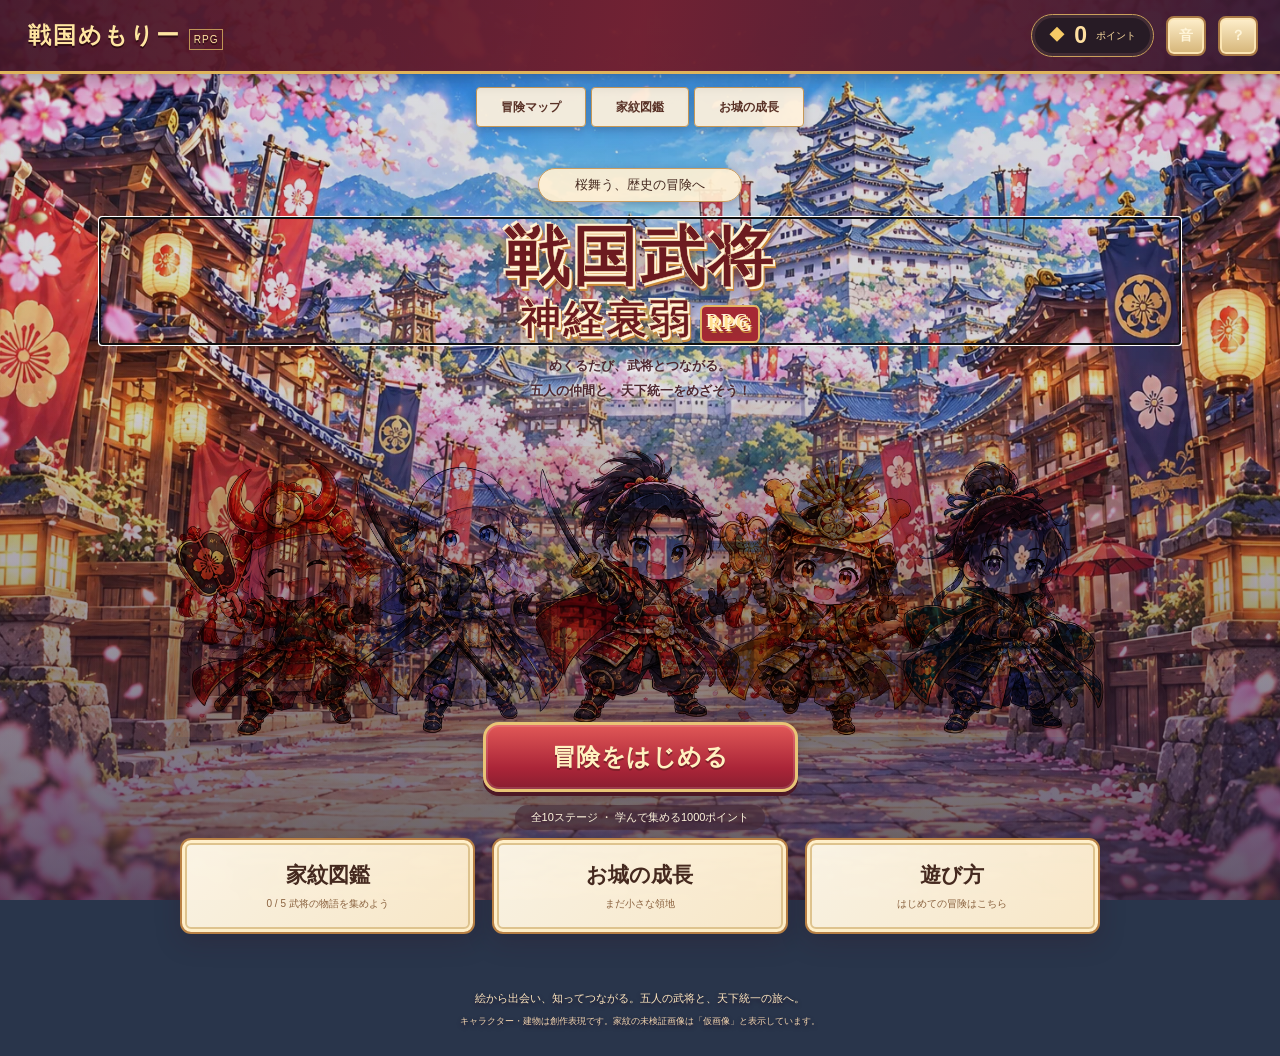
==== index.html @ 718e6e9a "Add Sengoku memory RPG and GitHub Pages setup while preserving README" ====
<!doctype html><html lang="ja"><head><meta charset="utf-8"><meta name="viewport" content="width=device-width,initial-scale=1"><meta name="theme-color" content="#791f2d"><title>戦国めもりーRPG ― 桜舞う天下統一の旅</title><link rel="stylesheet" href="style.css"><script src="data.js" defer></script><script src="engine.js" defer></script><script src="audio.js" defer></script><script src="game.js" defer></script></head><body>
<div class="scene" aria-hidden="true"></div><div id="petals" aria-hidden="true"></div>
<header class="topbar"><button class="brand" data-go="title">戦国めもりー <small>RPG</small></button><div class="top-tools"><span class="point-pill"><span aria-hidden="true">◆</span> <b id="points">0</b><small>ポイント</small></span><button id="audio-toggle" class="icon-button" aria-label="音の設定" aria-expanded="false">音</button><button id="help" class="icon-button" aria-label="遊び方">？</button></div></header>
<div id="audio-panel" class="audio-panel parchment" hidden><label for="volume">音量 <output id="volume-value">35%</output></label><input id="volume" type="range" min="0" max="100" value="35"><button id="mute" class="secondary">音をオンにする</button><small>BGM・効果音はオリジナルの合成音です。<br>音はボタンを押したあとに始まります。</small></div>
<nav class="nav" aria-label="メインメニュー"><button data-go="stages">冒険マップ</button><button data-go="collection">家紋図鑑</button><button data-go="castle">お城の成長</button></nav>
<main id="app"></main><div id="announcement" class="sr-only" role="status" aria-live="polite"></div><div id="save-status" role="status"></div>
<footer>絵から出会い、知ってつながる。五人の武将と、天下統一の旅へ。<br><small>キャラクター・建物は創作表現です。家紋の未検証画像は「仮画像」と表示しています。</small></footer>
<dialog id="modal" aria-labelledby="dialog-title"><button id="close-modal" class="close" aria-label="閉じる">×</button><div id="modal-content"></div></dialog>
</body></html>
---- style.css ----
:root{--red:#a62935;--deep:#501722;--gold:#dfb45b;--pale:#fff5d9;--navy:#1a2c48;--ink:#45291f;--muted:#8d6e52;--shadow:0 8px 25px #34132440}*{box-sizing:border-box}body{margin:0;color:var(--ink);font-family:'Hiragino Kaku Gothic ProN','Yu Gothic',sans-serif;min-height:100vh;background:#29354b}button,input{font:inherit}button{cursor:pointer;-webkit-tap-highlight-color:transparent}button:disabled{cursor:default}button:focus-visible,a:focus-visible,input:focus-visible{outline:3px solid #4fa8ed;outline-offset:4px}h1,h2,h3,p{margin-top:0}h1,h2{font-family:'Hiragino Mincho ProN','Yu Mincho',serif}img{display:block;max-width:100%}button{color:inherit}.scene{position:fixed;inset:0;z-index:-2;background:linear-gradient(#15213926,#381a3240),url('assets/backgrounds/adventure.webp') center/cover no-repeat}.scene:after{content:'';position:absolute;inset:0;background:linear-gradient(transparent 40%,#241a35a1)}.topbar{position:relative;z-index:12;background:linear-gradient(100deg,#421628f2,#731e2cf5,#341a32f5);color:var(--pale);padding:14px max(22px,calc((100vw - 1300px)/2));display:flex;align-items:center;justify-content:space-between;border-bottom:3px solid var(--gold);box-shadow:0 4px 16px #20132050;gap:10px;position:sticky;top:0}.brand{background:none;border:0;color:#ffe6a2;font:bold 23px serif;letter-spacing:2px;text-shadow:0 2px #300c13}.brand small{font:10px sans-serif;letter-spacing:1px;border:1px solid #be9456;padding:4px}.top-tools{display:flex;align-items:center;gap:12px}.point-pill{display:flex;gap:9px;align-items:center;background:#271b25;border:1px solid #cba05c;border-radius:30px;padding:7px 17px;box-shadow:inset 0 0 0 3px #422c35;color:#ffe0a1}.point-pill>span{color:#f7cb66}.point-pill b{font-size:23px}.point-pill small{font-size:10px}.icon-button{width:40px;height:40px;background:linear-gradient(#fff0cd,#d5b477);border:2px solid #a87845;border-radius:8px;box-shadow:inset 0 0 0 2px #fbe5b4;font-weight:bold;font-size:14px}.nav{display:flex;justify-content:center;gap:5px;padding:13px 20px;position:relative;z-index:5}.nav button{background:#fff1dced;border:1px solid #c69857;color:#593126;padding:9px 24px;border-radius:4px;font-size:12px;font-weight:bold;box-shadow:0 3px 9px #2313293d;min-height:40px}.nav button:hover,.nav button.active{background:linear-gradient(#c14948,#932032);color:#ffe9b0;border-color:#f7d38b}.screen{max-width:1280px;margin:0 auto;padding:8px 32px 35px;animation:screen-in .35s ease}.screen:focus{outline:none}.parchment{background:linear-gradient(135deg,#fff9e9f7,#ffedcbf7);border:2px solid #b98145;border-radius:11px;box-shadow:inset 0 0 0 3px #ffefc9,inset 0 0 0 5px #dec38e,var(--shadow);position:relative}.primary,.secondary{display:inline-flex;align-items:center;justify-content:center;border:2px solid #e8c476;border-radius:10px;padding:14px 27px;min-height:48px;box-shadow:inset 0 0 0 2px #ffffff22,0 4px 0 #4d1825,0 6px 12px #321a2e33;font-weight:bold;letter-spacing:.5px;font-size:15px;transition:transform .2s,filter .2s}.primary{background:linear-gradient(#e15857,#aa2538 68%,#891e30);color:#fff1c0;text-shadow:0 2px #7d1e29}.secondary{background:linear-gradient(#fff5df,#efd4a1);color:#68432a;border-color:#c99a58;box-shadow:inset 0 0 0 2px #fff9dc,0 3px 0 #98713f}.primary:hover,.secondary:hover{filter:brightness(1.08);transform:translateY(-2px)}.compact{padding:9px 15px;min-height:40px;font-size:12px}.eyebrow{display:block;letter-spacing:3px;font:700 10px sans-serif;color:#b77a32;margin-bottom:10px}.page-heading{text-align:center;color:#fff1cb;text-shadow:0 2px 8px #351b30;margin:20px auto 28px}.page-heading .eyebrow{color:#ffe2a7}.page-heading h1{display:inline-block;font-size:34px;letter-spacing:3px;position:relative;margin:0 0 12px}.page-heading h1:before,.page-heading h1:after{content:'✦';font-size:15px;color:#ffd882;margin:0 17px;vertical-align:middle}.page-heading p{font-size:12px;letter-spacing:1px;line-height:1.8;margin:0}.title-hero{position:relative;max-width:1080px;margin:0 auto;min-height:640px;text-align:center}.title-copy{position:relative;z-index:2;padding-top:20px;pointer-events:none}.title-ribbon{display:inline-block;background:#fff0d4eb;border:1px solid #cb9d61;padding:7px 36px;border-radius:30px;font-family:serif;font-size:13px;box-shadow:0 2px 8px #3f193e44}.title-copy h1{font-size:40px;color:#6c1b20;line-height:1.2;margin:16px 0 10px;letter-spacing:3px;-webkit-text-stroke:.5px #ffe5b2;text-shadow:2px 2px #fff4d8,-2px -2px #fff4d8,3px 4px #cd8c3b,0 5px 12px #793a2d}.title-copy h1>span:first-child{font-size:65px;font-weight:1000}.rpg-label{display:inline-block;vertical-align:middle;font-size:18px;background:var(--red);border:2px solid #e4b665;border-radius:6px;color:#ffdf8e;letter-spacing:2px;padding:6px;margin-left:8px;-webkit-text-stroke:0}.title-copy p{color:#4e2830;font-size:13px;line-height:1.9;font-weight:bold;text-shadow:0 1px 4px #fff,0 0 10px #fff,0 0 20px #fff}.party{display:flex;align-items:flex-end;justify-content:center;position:relative}.party img{width:21%;object-fit:contain;mix-blend-mode:multiply}.title-hero>.party{height:350px;margin:-14px auto 0;max-width:950px;align-items:flex-end}.title-hero>.party img{height:310px;width:22%;object-fit:contain;filter:drop-shadow(0 10px 5px #341a3022);margin:0 -14px}.title-hero>.party img:nth-child(3){height:360px;z-index:2;transform:translateY(14px)}.title-actions{position:relative;z-index:3;display:flex;align-items:center;flex-direction:column;gap:13px;margin-top:-30px}.title-actions>.primary{font-size:24px;min-width:315px;padding:16px 48px;border-radius:16px;border-width:3px}.title-actions>.secondary{font-size:13px;min-height:38px;padding:8px 24px}.title-actions>span{font-size:11px;color:#fff6dd;text-shadow:0 2px 6px #2e1432;background:#482c37a8;padding:5px 16px;border-radius:20px}.home-links{display:grid;grid-template-columns:repeat(3,1fr);gap:17px;max-width:920px;margin:8px auto 0}.home-links button{padding:21px 12px;text-align:center}.home-links b{display:block;font:bold 21px serif}.home-links small{display:block;font-size:10px;color:#8b623f;margin-top:8px}.stage-grid{display:grid;grid-template-columns:repeat(3,1fr);gap:21px;max-width:1000px;margin:auto}.stage-tile{position:relative;overflow:hidden;padding:0;border:3px solid #ebc57b;background:#fff0d1;border-radius:12px;box-shadow:0 0 0 2px #8b542c,0 7px 20px #26182c66;transition:transform .2s;text-align:left}.stage-tile:hover:not(:disabled){transform:translateY(-5px)}.stage-art{height:115px;width:100%;object-fit:cover;object-position:center 50%}.stage-badge{position:absolute;right:6px;top:7px;border:1px solid #f6d995;background:#7e2936e8;color:#ffedbb;border-radius:20px;font-size:10px;padding:5px 10px}.stage-tile.cleared .stage-badge{background:#35694d}.stage-info{padding:13px 16px 16px;border-top:2px solid #caa060}.stage-info>small{font:700 10px sans-serif;color:#b47c38;letter-spacing:1px}.stage-info small span{float:right;letter-spacing:0}.stage-info h2{font-size:19px;margin:6px 0 9px}.stage-info p{font-size:10px;margin:0;color:#8d6c4c}.stage-locked .stage-art{filter:grayscale(.6) brightness(.75)}.stage-locked .stage-info{opacity:.65}.last-stage{grid-column:1/-1;display:grid;grid-template-columns:40% 1fr;align-items:center;border-color:#ffdc88;background:linear-gradient(120deg,#782634,#431c32);color:#ffe6ac}.last-stage .stage-art{height:130px}.last-stage .stage-info{border:0}.last-stage h2{font-size:25px}.last-stage p,.last-stage small{color:#f0c697}.map-bottom{display:flex;align-items:center;gap:25px;max-width:1000px;margin:28px auto 0;padding:22px;font-size:12px}.map-bottom>span{white-space:nowrap}.map-bottom b{white-space:nowrap}.progress{height:12px;overflow:hidden;background:#482c2d29;border-radius:20px;border:1px solid #cba86c;flex:1}.progress i{display:block;height:100%;background:linear-gradient(90deg,#c77936,#ffd375,#d9983f);border-radius:20px;transition:width 1s}.game-heading{display:flex;align-items:center;justify-content:space-between;margin:13px 0 18px;gap:12px}.game-heading h1{font-size:26px;color:#fff0c9;text-shadow:0 2px 8px #301b33;margin:0;letter-spacing:2px}.game-heading .eyebrow{color:#ffe0a3;margin-bottom:7px}.game-hud{display:flex;gap:26px;align-items:center;padding:13px 23px;margin-bottom:20px;font-size:13px}.game-hud b{font:700 23px serif;margin:0 4px}.hud-help{margin-left:auto;color:#977041;font-size:11px}.hint-button{background:none;border:1px solid #b8945e;border-radius:5px;padding:8px;color:#805a36;font-size:11px;min-height:36px}.adventure-layout{display:grid;grid-template-columns:1fr 210px;gap:24px;align-items:start}.board{display:grid;grid-template-columns:repeat(var(--cols),minmax(0,1fr));gap:12px;position:relative}.card{background:none;border:0;aspect-ratio:.69;padding:0;perspective:900px;position:relative;min-width:0;border-radius:9px;transition:transform .2s}.card:not(:disabled):hover{transform:translateY(-4px)}.card-inner{position:absolute;inset:0;transform-style:preserve-3d;transition:transform .5s cubic-bezier(.2,.65,.2,1)}.flipped .card-inner{transform:rotateY(180deg)}.card-face{position:absolute;inset:0;backface-visibility:hidden;border:3px solid #f6d891;outline:1px solid #9f6036;border-radius:8px;overflow:hidden;box-shadow:inset 0 0 0 2px #9b6432,0 4px 9px #2a17374a;display:flex;align-items:center;flex-direction:column}.card-back{justify-content:center;color:#f5cd75;background:radial-gradient(ellipse at center,#c7524c 0,#9d2237 65%,#5d2033);isolation:isolate}.card-back:before{content:'';position:absolute;inset:5px;border:1px solid #ebbf66;background:repeating-conic-gradient(from 45deg at 50% 50%,#e9b95612 0deg 10deg,transparent 10deg 20deg);z-index:-1}.card-back:after{content:'';position:absolute;width:100%;height:140%;border:1px solid #edc46a70;transform:rotate(35deg);z-index:-1}.ornament{width:65%;aspect-ratio:1;display:grid;place-items:center;border:2px solid #f4cf78;border-radius:50%;box-shadow:inset 0 0 0 4px #9f3341,inset 0 0 0 5px #e3b358;background:radial-gradient(#efc365,#b37832)}.ornament span{color:#8b2433;font: bold 55px serif;text-shadow:0 1px #ffde8d}.card-back>small{position:absolute;bottom:11%;font:9px serif;letter-spacing:2px}.corner{position:absolute;width:15px;height:15px;border:2px solid #f6ce77;transform:rotate(45deg);background:#ba7441}.tl{top:-5px;left:-5px}.tr{top:-5px;right:-5px}.bl{bottom:-5px;left:-5px}.br{bottom:-5px;right:-5px}.card-front{transform:rotateY(180deg);background:#fff0cf;padding:4px}.card-front>small{position:absolute;left:5px;top:4px;background:#7f2737d9;padding:3px 5px;z-index:2;color:#fff0bd;font-size:8px;border-radius:3px}.card-art{height:76%;width:100%;display:block;position:relative;overflow:hidden;border-radius:3px}.card-art img{width:100%;height:100%;object-fit:cover;object-position:center 35%}.card-front strong{font-size:11px;line-height:1.4;display:flex;align-items:center;justify-content:center;height:24%;text-align:center;padding-top:3px;width:100%;text-wrap:balance}.card.matched{opacity:.85}.card.matched:after{content:'✓';position:absolute;right:-4px;top:-5px;width:23px;height:23px;line-height:21px;border:1px solid #f2d58b;background:#54825b;color:#fff8df;border-radius:50%;z-index:3}.pair-glow{animation:pair-glow .9s ease}.banner-kanji{position:absolute;top:27%;left:37%;font:bold 55px serif;color:#211c18;transform:rotate(1deg)}.game-message{text-align:center;background:#2e1e36c9;color:#fff0c9;border:1px solid #baa07080;border-radius:8px;margin:17px 0 0;padding:13px;font-size:12px;line-height:1.8}.party-panel{padding:19px 14px}.party-panel h2{font-size:17px;text-align:center;padding-bottom:12px;border-bottom:1px solid #d9b980}.companion{display:flex;gap:9px;align-items:center;margin-bottom:9px}.companion img{width:50px;height:59px;object-fit:cover;object-position:top;border-radius:50%;border:2px solid #d8b878;mix-blend-mode:multiply}.companion b{font-size:12px}.companion small{display:block;font-size:9px;color:#a48867;margin-top:5px}.companion.earned small{color:#618244}.party-panel>p{border-top:1px solid #d9b980;padding-top:13px;line-height:1.8;font-size:10px;color:#927455;margin-bottom:0}dialog{width:min(740px,calc(100% - 28px));max-height:90dvh;overflow:auto;padding:30px;color:var(--ink);border:3px solid #e2b66a;outline:2px solid #8b552e;border-radius:14px;background:linear-gradient(135deg,#fff9e9,#ffedcc);box-shadow:inset 0 0 0 3px #fff4d6,0 20px 80px #180c24a1}dialog::backdrop{background:#172035c9;backdrop-filter:blur(6px)}.close{position:absolute;right:8px;top:7px;width:36px;height:36px;background:#8b2935;border:1px solid #d7ad62;border-radius:50%;color:#fff1ce;font-size:25px;z-index:5}.scroll-title{position:relative;background:linear-gradient(90deg,#f7dfaa,#fff7e6,#f3d599);border-top:1px solid #b78445;border-bottom:1px solid #b78445;text-align:center;font:bold 26px serif;padding:14px 20px;margin:0 20px 24px;text-wrap:balance}.quiz-layout{display:grid;grid-template-columns:180px 1fr;gap:25px;align-items:start}.quiz-character{position:sticky;top:0;text-align:center}.quiz-character img{width:100%;mix-blend-mode:multiply}.quiz-character b{display:block;font:700 20px serif;margin-top:10px}.quiz-body h3{font-size:18px;line-height:1.9;margin-bottom:18px}.answers{display:grid;gap:10px}.answer{padding:12px 14px;border:1px solid #caa56c;background:linear-gradient(#fff6e4,#f5dfb9);border-radius:8px;display:flex;align-items:center;gap:12px;text-align:left;font-size:14px;line-height:1.7;min-height:52px}.answer>span{flex-shrink:0;border:1px solid #b0874c;border-radius:50%;width:27px;height:27px;display:grid;place-items:center;font:700 15px serif;color:#945d2d;background:#fff8e5}.answer:hover:not(:disabled){background:#fff8de;border-color:#ae3443}.answer.correct{background:#d9e9a8;border:2px solid #8baf3e}.answer:disabled{color:#70583f}.explanation{margin-top:18px;padding:14px 16px;font-size:13px;line-height:1.8;border:1px solid #ccb687;border-radius:8px;background:#fffaf0}.explanation p{margin:7px 0 0}.explanation.correct b{color:#56822c}.explanation.wrong b{color:#a74a38}#feedback>.primary{width:100%;margin-top:14px}.help-steps{padding-left:25px;line-height:2.1;font-size:14px}dialog>div>p{font-size:13px;line-height:1.9}.hint-list{list-style:none;padding:0}.hint-list li{border-bottom:1px solid #dcc197;padding:12px 3px;font-size:13px}.hint-list b{display:block;margin-bottom:6px}.hint-list span{color:#886745;font-size:12px;line-height:1.8}.clear-panel{max-width:830px;margin:24px auto 0;text-align:center;overflow:hidden;padding:25px 35px 35px}.clear-panel .page-heading{color:#6c2731;text-shadow:none;margin:4px 0 15px}.clear-panel .eyebrow{color:#ac743d}.clear-panel .page-heading h1{font-size:33px}.clear-panel>p{font-size:13px;line-height:1.7}.clear-art{position:relative;height:290px;max-width:600px;margin:auto}.clear-art>img{height:100%;width:47%;object-fit:cover;object-position:50% 60%;border-radius:45%;margin:auto;mix-blend-mode:multiply;mask-image:radial-gradient(ellipse,#000 45%,transparent 73%)}.clear-art .party{position:absolute;inset:0;align-items:flex-end}.clear-art .party img{width:21%;height:80%;object-fit:contain}.clear-art .party img:nth-child(3){transform:translateY(-48px);height:75%}.reward{font:bold 40px serif;position:relative;margin:-5px 0 17px}.gold-text{color:#ffd36d;-webkit-text-stroke:1px #8c3e20;text-shadow:0 2px #923a25,0 0 16px #f4ae33;animation:gold-shine 2s infinite alternate}.growth-notice{border:1px solid #d1a75c;padding:12px;background:#f1d29466;border-radius:8px;font-size:13px;margin:20px 0}.button-row{display:flex;gap:12px;justify-content:center;flex-wrap:wrap;margin-top:22px}.button-row .primary,.button-row .secondary{font-size:13px;padding:12px 20px}.collection-grid{display:grid;grid-template-columns:repeat(5,1fr);gap:18px}.collection-card{padding:13px 12px 16px;overflow:hidden;text-align:center}.collection-card>img{height:220px;width:100%;object-fit:contain;mix-blend-mode:multiply;transition:transform .25s}.collection-card:hover>img{transform:scale(1.04)}.collection-card h2{font-size:19px;margin:6px 0}.collection-card>small{font-size:9px;color:#97794f}.collection-state{position:absolute;left:10px;top:10px;background:#8d3040;color:#fff0c3;border:1px solid #deb46a;border-radius:12px;font-size:9px;padding:4px 9px}.collection-card p{font-size:10px;color:#996b39;margin:13px 0 0}.collection-card.unearned>img{filter:grayscale(.8);opacity:.65}.crest-placeholder{border:1px dashed #b99b67;background:#e4d4b54d;min-height:75px;display:flex;align-items:center;justify-content:center;flex-direction:column;gap:9px;padding:10px;margin-top:15px;border-radius:8px}.crest-placeholder>span{font:bold 15px serif}.crest-placeholder small{font-size:9px;color:#9b7960}.crest-image{height:85px;margin:15px auto}.proof{display:flex;align-items:center;gap:25px;padding:24px 30px;max-width:920px;margin:30px auto 0;opacity:.8}.proof.obtained{opacity:1;border-color:#e7be60;background:linear-gradient(135deg,#fff1b9,#ffe3ad)}.proof-seal{border:3px double #bf874a;border-radius:50%;padding:15px;font:bold 25px serif;color:#9e6b38;flex-shrink:0}.proof h2{font-size:21px;margin-bottom:10px}.proof p{font-size:12px;line-height:1.8}.proof .secondary{font-size:12px;min-height:40px;padding:8px 15px}.material-note{text-align:center;color:#fff4d8;background:#342536bd;padding:12px;border-radius:7px;font-size:11px;line-height:1.9}.detail-head{display:grid;grid-template-columns:35% 1fr;gap:22px;align-items:center}.detail-head>img{max-height:260px;width:100%;object-fit:contain;mix-blend-mode:multiply}.detail-head p{font-size:13px;line-height:1.9}.history-details{font-size:13px;line-height:1.9}.history-details dt{color:#a05a34;font-weight:bold;border-bottom:1px solid #e5cda8;padding:13px 0 6px}.history-details dd{margin:8px 0 0}.castle-panel{display:grid;grid-template-columns:57% 1fr;overflow:hidden;margin:0 auto;max-width:1080px}.castle-main{position:relative;padding:10px}.castle-main img{width:100%;height:100%;min-height:380px;object-fit:cover;border-radius:5px}.castle-title{position:absolute;bottom:27px;left:20px;right:20px;text-align:center;font:700 25px serif;color:#ffe0a4;text-shadow:0 2px #301e22;background:#4d2635c9;padding:15px;border:1px solid #d4a761;border-radius:5px}.castle-info{padding:30px 30px 30px 22px;align-self:center}.castle-info h2{font-size:24px}.castle-info p{font-size:12px}.castle-milestones{list-style:none;padding:0;margin:20px 0}.castle-milestones li{display:flex;gap:15px;align-items:center;padding:12px 0;border-bottom:1px solid #d6b586;color:#ac9673;font-size:12px}.castle-milestones b{width:60px;font-size:11px}.castle-milestones .done{color:#a13c32}.castle-info .primary{font-size:13px;padding:12px;width:100%}.treasure-scene{position:relative;min-height:720px;overflow:hidden;text-align:center;border:2px solid #d5a964;border-radius:15px;background:radial-gradient(ellipse at 50% 70%,#b88c3566,#131426ed 70%);padding:30px 20px;box-shadow:0 10px 60px #150e2999}.treasure-heading{position:relative;z-index:5;color:#ffe5b2}.treasure-heading h1{font-size:30px;margin:10px 0 15px;text-shadow:0 2px #68262a}.treasure-heading p{font-size:13px;line-height:1.8}.treasure-heading .eyebrow{color:#e8bb72}.treasure-stage{height:400px;position:relative;width:min(440px,100%);margin:auto}.chest{position:absolute;inset:0;height:100%;width:100%;object-fit:cover;border-radius:20px;mask-image:radial-gradient(ellipse,#000 48%,transparent 74%)}.chest-open{opacity:0;transition:opacity .6s,transform .8s;transform:scale(.8)}.chest-closed{transition:opacity .5s}.shaking .chest-closed{animation:chest-shake .18s infinite}.chest-rays{position:absolute;inset:-60px;opacity:.2;transition:opacity .8s;background:conic-gradient(from 0deg,transparent,#ffde7333,transparent,#fff1be77,transparent,#e0b66133,transparent,#fff1be77,transparent);border-radius:50%;animation:ray-spin 16s linear infinite;filter:blur(4px)}.leaking .chest-rays{opacity:1;background-color:#f3be5c3d;box-shadow:0 0 90px 30px #eeb04c66}.opened .chest-closed{opacity:0;animation:none}.opened .chest-open{opacity:1;transform:scale(1.1)}.final-party{height:0;opacity:0;transition:opacity 1s;position:relative;z-index:2}.celebrate .final-party{height:130px;opacity:1;margin-top:-100px}.final-party .party{height:180px;max-width:700px;margin:auto}.final-party img{height:170px;width:20%;object-fit:contain;mix-blend-mode:normal;border-radius:45%;mask-image:radial-gradient(ellipse,#000 45%,transparent 74%)}.victory .treasure-heading h1{font-size:47px;color:#ffde77;text-shadow:0 3px #aa3d23,0 0 20px #c98535;animation:gold-shine 1.6s infinite alternate}.victory .treasure-scene{background-color:#6a3b33}#final-actions{position:relative;z-index:5;display:flex;gap:14px;justify-content:center;flex-wrap:wrap;margin:20px auto}.treasure-particle{position:absolute;top:60%;left:50%;z-index:4;animation:treasure-fly 2.5s cubic-bezier(.2,.5,.5,1) forwards;pointer-events:none}.coin{width:25px;height:38px;border-radius:50%;background:repeating-linear-gradient(0deg,transparent 0 5px,#a0672433 5px 6px),linear-gradient(100deg,#a36a1e,#ffe7a1 30%,#f9c94d 70%,#c7822b);border:2px solid #ffe8a2;box-shadow:0 0 12px #ffd864}.rice{width:58px;height:38px;border-radius:35%;background:repeating-linear-gradient(90deg,#b89346 0 4px,#ecd28c 4px 7px);border:3px solid #b18a3e;box-shadow:inset 10px 0 #99723744,0 3px 10px #23122c55}.rice span{background:#f6e7ba;color:#735130;font:bold 14px serif;position:absolute;inset:5px 15px;display:grid;place-items:center}.audio-panel{position:fixed;right:max(20px,calc((100vw - 1300px)/2));top:78px;z-index:30;width:270px;padding:23px}.audio-panel[hidden]{display:none}.audio-panel label{display:flex;justify-content:space-between;font-size:13px;font-weight:bold}.audio-panel input{width:100%;accent-color:#aa3342;margin:15px 0}.audio-panel button{width:100%;padding:10px;min-height:40px;font-size:12px}.audio-panel small{display:block;font-size:10px;color:#9a7852;line-height:1.8;margin-top:15px}footer{text-align:center;color:#ffe8bf;text-shadow:0 2px 4px #22162d;padding:18px 20px 25px;font-size:11px;line-height:2}footer small{font-size:9px;color:#f3d6b0}#save-status:not(:empty){position:fixed;bottom:10px;left:10px;right:10px;z-index:100;background:#fff0ca;border:2px solid #b73944;color:#722333;border-radius:8px;padding:12px;text-align:center;font-size:12px}.spark-layer{position:absolute;inset:0;overflow:hidden;pointer-events:none;z-index:10}.spark-layer i{position:absolute;width:7px;height:7px;background:#fff8bc;box-shadow:0 0 8px 3px #f3c75b;clip-path:polygon(50% 0,65% 35%,100% 50%,65% 65%,50% 100%,35% 65%,0 50%,35% 35%);animation:spark 1.5s var(--delay) both}#petals{position:fixed;inset:0;overflow:hidden;pointer-events:none;z-index:3}#petals i{position:absolute;top:-20px;width:12px;height:8px;background:linear-gradient(45deg,#e989b8,#ffd8e9);border-radius:10% 80% 20% 80%;opacity:.75;animation:petal-fall linear infinite}.sr-only{position:absolute;width:1px;height:1px;padding:0;margin:-1px;overflow:hidden;clip:rect(0,0,0,0);white-space:nowrap;border:0}.missing-art{font-size:10px;background:#f4dcc5;border:1px dashed #9c7445;min-height:60px;color:#9e3732}
@keyframes screen-in{from{opacity:0;transform:translateY(7px)}to{opacity:1;transform:none}}@keyframes petal-fall{0%{transform:translate3d(0,-20px,0) rotate(0)}100%{transform:translate3d(130px,105vh,0) rotate(540deg)}}@keyframes spark{0%{opacity:0;transform:scale(0)}30%{opacity:1;transform:scale(1.3)}100%{opacity:0;transform:translate(var(--travel),-80px) scale(.3)}}@keyframes pair-glow{50%{filter:drop-shadow(0 0 15px #ffdc72);transform:scale(1.05)}}@keyframes gold-shine{to{filter:brightness(1.18);text-shadow:0 2px #923a25,0 0 30px #ffc75f}}@keyframes chest-shake{0%,100%{transform:translateX(-3px) rotate(-1deg)}50%{transform:translateX(3px) rotate(1deg)}}@keyframes ray-spin{to{transform:rotate(360deg)}}@keyframes treasure-fly{0%{opacity:0;transform:translate(-50%,0) scale(.3)}15%{opacity:1}55%{opacity:1;transform:translate(var(--x),var(--y)) rotate(var(--r)) scale(1.1)}100%{opacity:0;transform:translate(var(--x),250px) rotate(var(--r)) scale(.7)}}
@media(min-width:1450px){.title-hero{min-height:710px}.title-hero>.party{height:400px}.title-hero>.party img{height:360px}.title-hero>.party img:nth-child(3){height:410px}}
@media(max-width:1100px){.adventure-layout{grid-template-columns:1fr}.party-panel{display:none}.collection-grid{grid-template-columns:repeat(3,1fr)}.collection-card>img{height:210px}.title-hero>.party img{margin:0 -8px}.title-hero{min-height:610px}.title-copy h1>span:first-child{font-size:58px}.stage-grid{gap:17px}.stage-info h2{font-size:17px}.stage-info{padding:12px}.castle-panel{grid-template-columns:50% 1fr}.castle-info{padding:25px 20px}.card-front strong{font-size:12px}.banner-kanji{font-size:60px}}
@media(max-width:700px){.topbar{padding:10px 13px;gap:4px}.brand{font-size:16px;letter-spacing:0;padding:0}.brand small{font-size:8px;padding:2px}.top-tools{gap:6px}.point-pill{padding:5px 10px;gap:5px}.point-pill b{font-size:19px}.point-pill small{font-size:8px}.point-pill>span{display:none}.icon-button{width:34px;height:34px;font-size:12px}.nav{padding:11px 12px;gap:6px}.nav button{font-size:11px;padding:7px 13px;min-height:38px;flex:1;max-width:180px}.screen{padding:0 14px 20px}.page-heading{margin:17px 0 22px}.page-heading h1{font-size:25px;letter-spacing:1px}.page-heading h1:before,.page-heading h1:after{font-size:11px;margin:0 8px}.page-heading p{font-size:10px;letter-spacing:0;padding:0 8px}.eyebrow{font-size:8px;letter-spacing:2px}.title-hero{min-height:535px}.title-copy{padding-top:15px}.title-ribbon{font-size:11px;padding:5px 25px}.title-copy h1{font-size:27px;margin-top:12px;letter-spacing:2px}.title-copy h1>span:first-child{font-size:45px}.rpg-label{font-size:13px;padding:3px}.title-copy p{font-size:11px}.title-hero>.party{height:250px;margin-top:5px}.title-hero>.party img{height:218px;width:24%;margin:0 -7px;object-fit:cover;object-position:50% 20%;border-radius:40%;mask-image:radial-gradient(ellipse at center,#000 50%,transparent 74%);mix-blend-mode:normal}.title-hero>.party img:nth-child(3){height:270px;width:29%;transform:translateY(15px)}.title-hero>.party img:nth-child(1),.title-hero>.party img:nth-child(5){height:195px}.title-actions{margin-top:-12px}.title-actions>.primary{font-size:21px;min-width:270px;padding:14px 30px}.title-actions>span{font-size:9px}.title-actions>.secondary{font-size:11px}.home-links{gap:8px;margin:0}.home-links button{padding:18px 6px;border-radius:8px}.home-links b{font-size:15px}.home-links small{font-size:8px;line-height:1.8}.stage-grid{grid-template-columns:repeat(2,1fr);gap:15px}.stage-art{height:100px}.stage-info{padding:12px 10px}.stage-info h2{font-size:15px;line-height:1.5;min-height:44px;margin:7px 0}.stage-info p{font-size:9px;line-height:1.6}.stage-info>small{font-size:9px}.stage-badge{font-size:8px;padding:4px 6px}.last-stage{grid-template-columns:40% 1fr}.last-stage .stage-art{height:140px}.last-stage .stage-info h2{font-size:21px;min-height:0}.map-bottom{padding:17px 13px;gap:12px;flex-wrap:wrap;font-size:10px}.map-bottom .progress{min-width:80px}.game-heading{margin:12px 0 15px}.game-heading h1{font-size:21px;letter-spacing:1px}.compact{font-size:10px;padding:8px 10px}.game-hud{gap:16px;padding:11px 13px;font-size:11px;margin-bottom:15px}.game-hud b{font-size:22px}.hud-help{display:none}.hint-button{margin-left:auto;font-size:9px;padding:6px}.board{grid-template-columns:repeat(4,minmax(0,1fr));gap:10px}.card{aspect-ratio:.66}.card-front{padding:3px}.card-front strong{font-size:10px;line-height:1.3}.card-front>small{font-size:6px;left:3px;top:3px;padding:2px 3px}.card-face{border-width:2px;border-radius:6px}.ornament span{font-size:35px}.ornament{width:67%}.card-back>small{font-size:7px;letter-spacing:0}.game-message{font-size:10px;margin-top:13px;padding:11px}.banner-kanji{font-size:38px}.collection-grid{grid-template-columns:repeat(2,1fr);gap:13px}.collection-card>img{height:190px}.collection-card h2{font-size:18px}.collection-card>small{font-size:8px}.crest-placeholder>span{font-size:13px}.crest-placeholder small{font-size:8px}.proof{padding:20px 18px;gap:15px}.proof h2{font-size:17px;line-height:1.8}.proof-seal{font-size:18px;padding:12px}.proof p{font-size:11px}.material-note{font-size:9px}.castle-panel{display:block}.castle-main img{height:280px;min-height:0}.castle-title{font-size:20px;padding:11px;bottom:20px}.castle-info{padding:22px 24px}.castle-info h2{font-size:23px}.castle-milestones{margin:16px 0 24px}.castle-milestones li{font-size:12px}.clear-panel{margin:14px auto;padding:22px 16px 27px}.clear-panel .page-heading h1{font-size:26px}.clear-panel .page-heading h1:before,.clear-panel .page-heading h1:after{margin:0 6px}.clear-art{height:235px}.reward{font-size:31px}.clear-panel>p{font-size:11px}.growth-notice{font-size:11px;line-height:1.8}.button-row{gap:10px}.button-row .primary{width:100%}.button-row .secondary{font-size:11px;flex:1;padding:10px}.quiz-layout{grid-template-columns:95px 1fr;gap:12px}.quiz-character b{font-size:13px}.quiz-body h3{font-size:15px;line-height:1.9}.answer{font-size:12px;padding:11px 9px;gap:8px;min-height:52px}.answer>span{width:24px;height:24px;font-size:12px}.explanation{font-size:11px;padding:11px}.scroll-title{font-size:22px;margin:0 12px 20px;padding:12px}.primary,.secondary{font-size:13px;padding:12px 18px}dialog{padding:27px 17px 22px;max-height:92dvh}.detail-head{grid-template-columns:35% 1fr;gap:12px}.detail-head p{font-size:11px}.detail-head .crest-placeholder{padding:8px;min-height:65px}.history-details{font-size:12px}.help-steps{font-size:12px;padding-left:20px}.treasure-scene{min-height:640px;padding:26px 10px 20px}.treasure-heading h1{font-size:23px;line-height:1.6}.treasure-heading p{font-size:11px;min-height:38px}.treasure-stage{height:320px;max-width:330px}.victory .treasure-heading h1{font-size:34px}.final-party img{height:130px;width:23%;margin:0 -3px}.final-party .party{height:150px}.celebrate .final-party{height:110px;margin-top:-75px}.audio-panel{right:12px;top:65px;width:250px}footer{font-size:9px;padding:15px}footer small{font-size:8px}.treasure-heading .eyebrow{font-size:9px}#final-actions{gap:10px}#final-actions button{font-size:12px}}
@media(max-width:365px){.brand{font-size:14px}.brand small{display:none}.point-pill small{display:none}.board{gap:8px}.card-front strong{font-size:9px}.title-copy h1>span:first-child{font-size:40px}.quiz-layout{grid-template-columns:70px 1fr}.stage-info h2{font-size:14px}}
@media(prefers-reduced-motion:reduce){*,*:before,*:after{animation:none!important;transition:none!important;scroll-behavior:auto!important}#petals{display:none}}
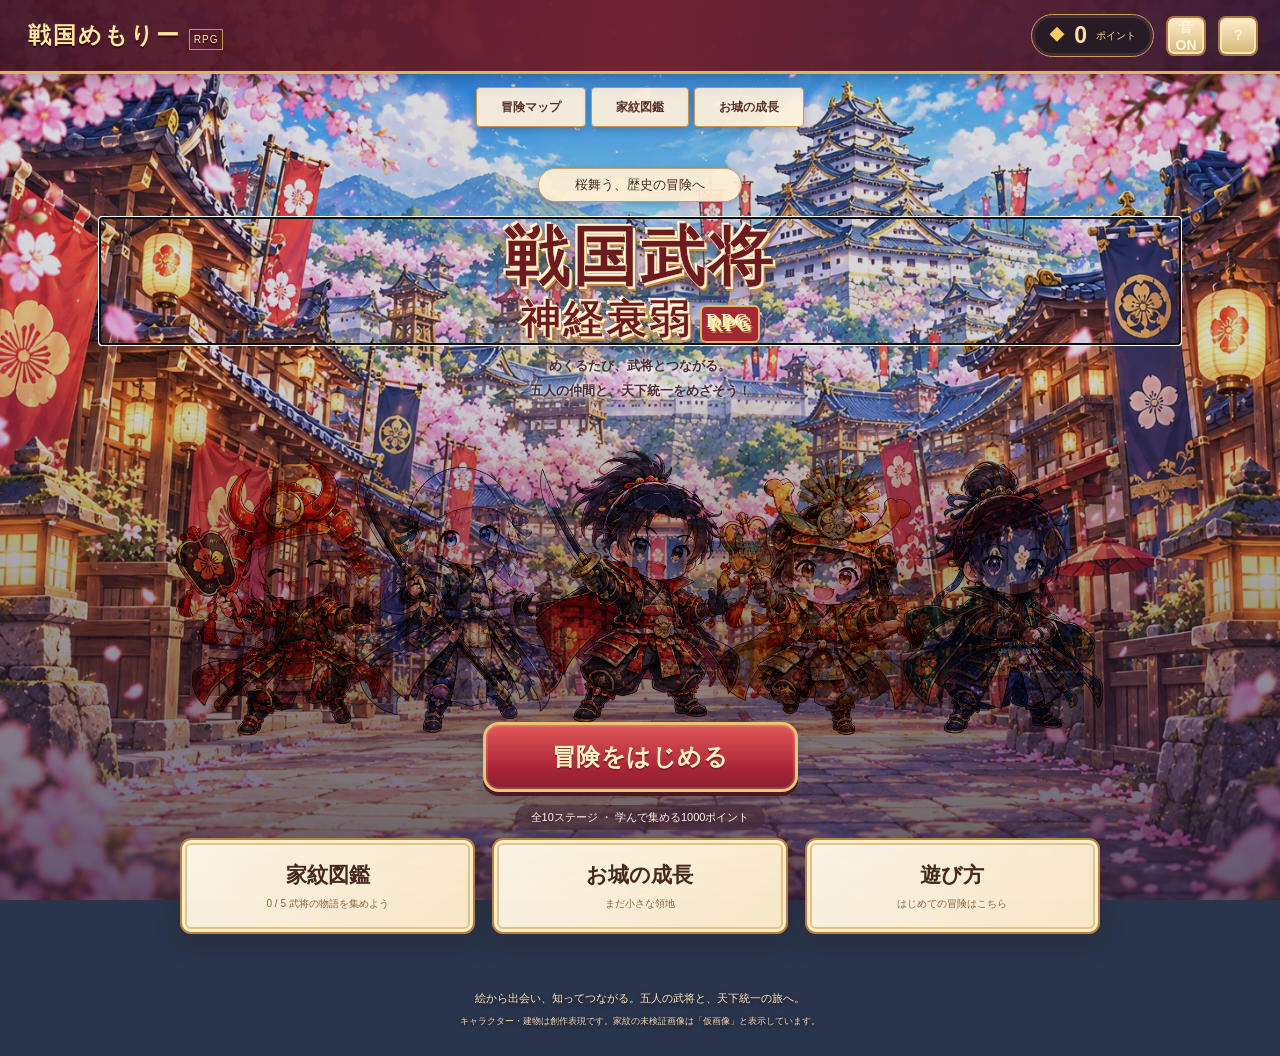
==== commit e049affa: "Start enabled audio on adventure gesture and preserve saved mute preference" ====
--- a/index.html
+++ b/index.html
@@ -1,9 +1,9 @@
-<!doctype html><html lang="ja"><head><meta charset="utf-8"><meta name="viewport" content="width=device-width,initial-scale=1"><meta name="theme-color" content="#791f2d"><title>戦国めもりーRPG ― 桜舞う天下統一の旅</title><link rel="stylesheet" href="style.css"><script src="data.js" defer></script><script src="engine.js" defer></script><script src="audio.js" defer></script><script src="game.js" defer></script></head><body>
+<!doctype html><html lang="ja"><head><meta charset="utf-8"><meta name="viewport" content="width=device-width,initial-scale=1"><meta name="description" content="5人の戦国武将と遊ぶ神経衰弱RPG。全10ステージの歴史クイズで家紋を集め、天下統一をめざそう。"><meta name="theme-color" content="#791f2d"><title>戦国めもりーRPG ― 桜舞う天下統一の旅</title><link rel="stylesheet" href="style.css"><script src="data.js" defer></script><script src="engine.js" defer></script><script src="audio.js" defer></script><script src="game.js" defer></script></head><body>
 <div class="scene" aria-hidden="true"></div><div id="petals" aria-hidden="true"></div>
-<header class="topbar"><button class="brand" data-go="title">戦国めもりー <small>RPG</small></button><div class="top-tools"><span class="point-pill"><span aria-hidden="true">◆</span> <b id="points">0</b><small>ポイント</small></span><button id="audio-toggle" class="icon-button" aria-label="音の設定" aria-expanded="false">音</button><button id="help" class="icon-button" aria-label="遊び方">？</button></div></header>
-<div id="audio-panel" class="audio-panel parchment" hidden><label for="volume">音量 <output id="volume-value">35%</output></label><input id="volume" type="range" min="0" max="100" value="35"><button id="mute" class="secondary">音をオンにする</button><small>BGM・効果音はオリジナルの合成音です。<br>音はボタンを押したあとに始まります。</small></div>
+<header class="topbar"><button class="brand" data-go="title">戦国めもりー <small>RPG</small></button><div class="top-tools"><span class="point-pill"><span aria-hidden="true">◆</span> <b id="points">0</b><small>ポイント</small></span><button id="audio-toggle" class="icon-button" aria-label="音の設定" aria-expanded="false">音ON</button><button id="help" class="icon-button" aria-label="遊び方">？</button></div></header>
+<div id="audio-panel" class="audio-panel parchment" hidden><label for="volume">音量 <output id="volume-value">35%</output></label><input id="volume" type="range" min="0" max="100" value="35"><button id="mute" class="secondary" aria-pressed="true">音声：ON（OFFにする）</button><small id="audio-playback" role="status">冒険開始ボタンを押すとBGMが始まります。</small><small>BGM・効果音はオリジナルの合成音です。<br>音はボタンを押したあとに始まります。</small></div>
 <nav class="nav" aria-label="メインメニュー"><button data-go="stages">冒険マップ</button><button data-go="collection">家紋図鑑</button><button data-go="castle">お城の成長</button></nav>
-<main id="app"></main><div id="announcement" class="sr-only" role="status" aria-live="polite"></div><div id="save-status" role="status"></div>
+<main id="app"><section class="parchment" style="padding:24px;text-align:center"><h1>戦国めもりーRPG</h1><p>冒険の準備をしています…</p><noscript><p>ゲームで遊ぶには、ブラウザーのJavaScriptを有効にしてください。</p></noscript></section></main><div id="announcement" class="sr-only" role="status" aria-live="polite"></div><div id="save-status" role="status"></div>
 <footer>絵から出会い、知ってつながる。五人の武将と、天下統一の旅へ。<br><small>キャラクター・建物は創作表現です。家紋の未検証画像は「仮画像」と表示しています。</small></footer>
 <dialog id="modal" aria-labelledby="dialog-title"><button id="close-modal" class="close" aria-label="閉じる">×</button><div id="modal-content"></div></dialog>
 </body></html>
